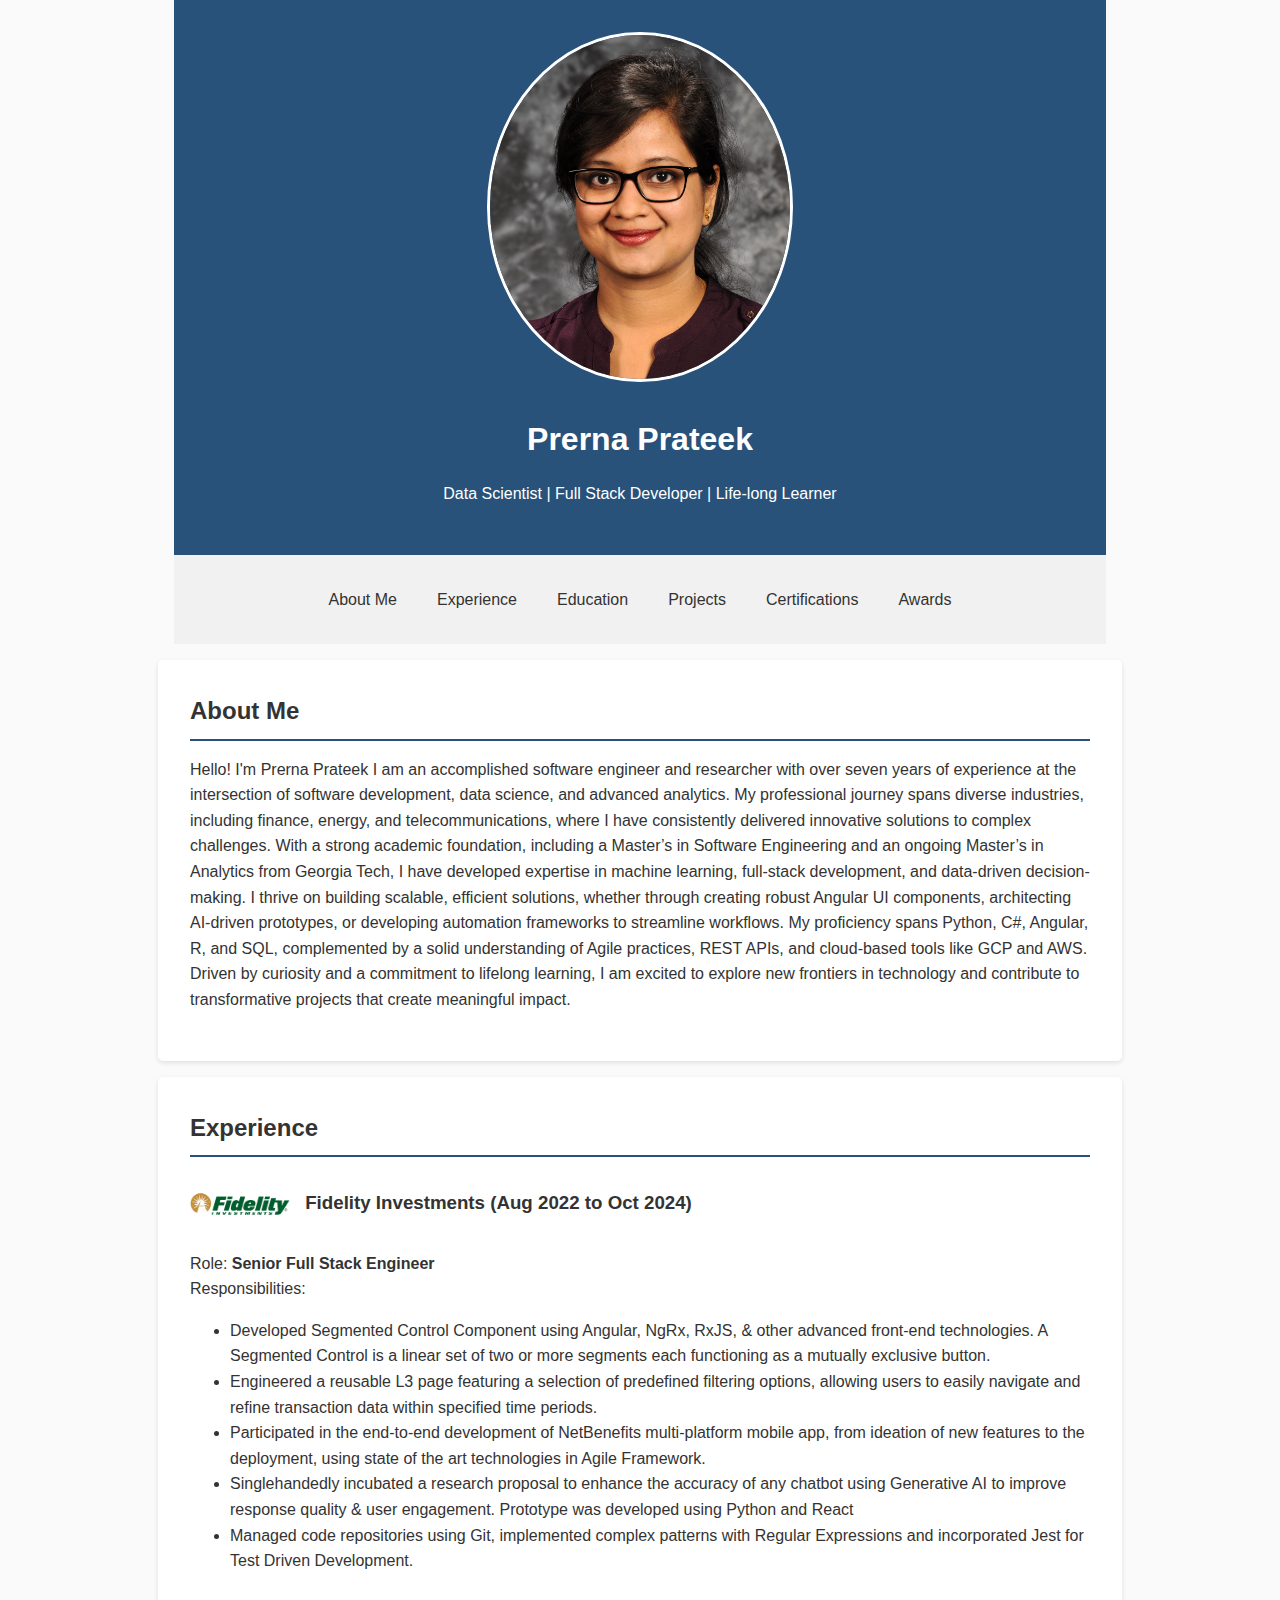
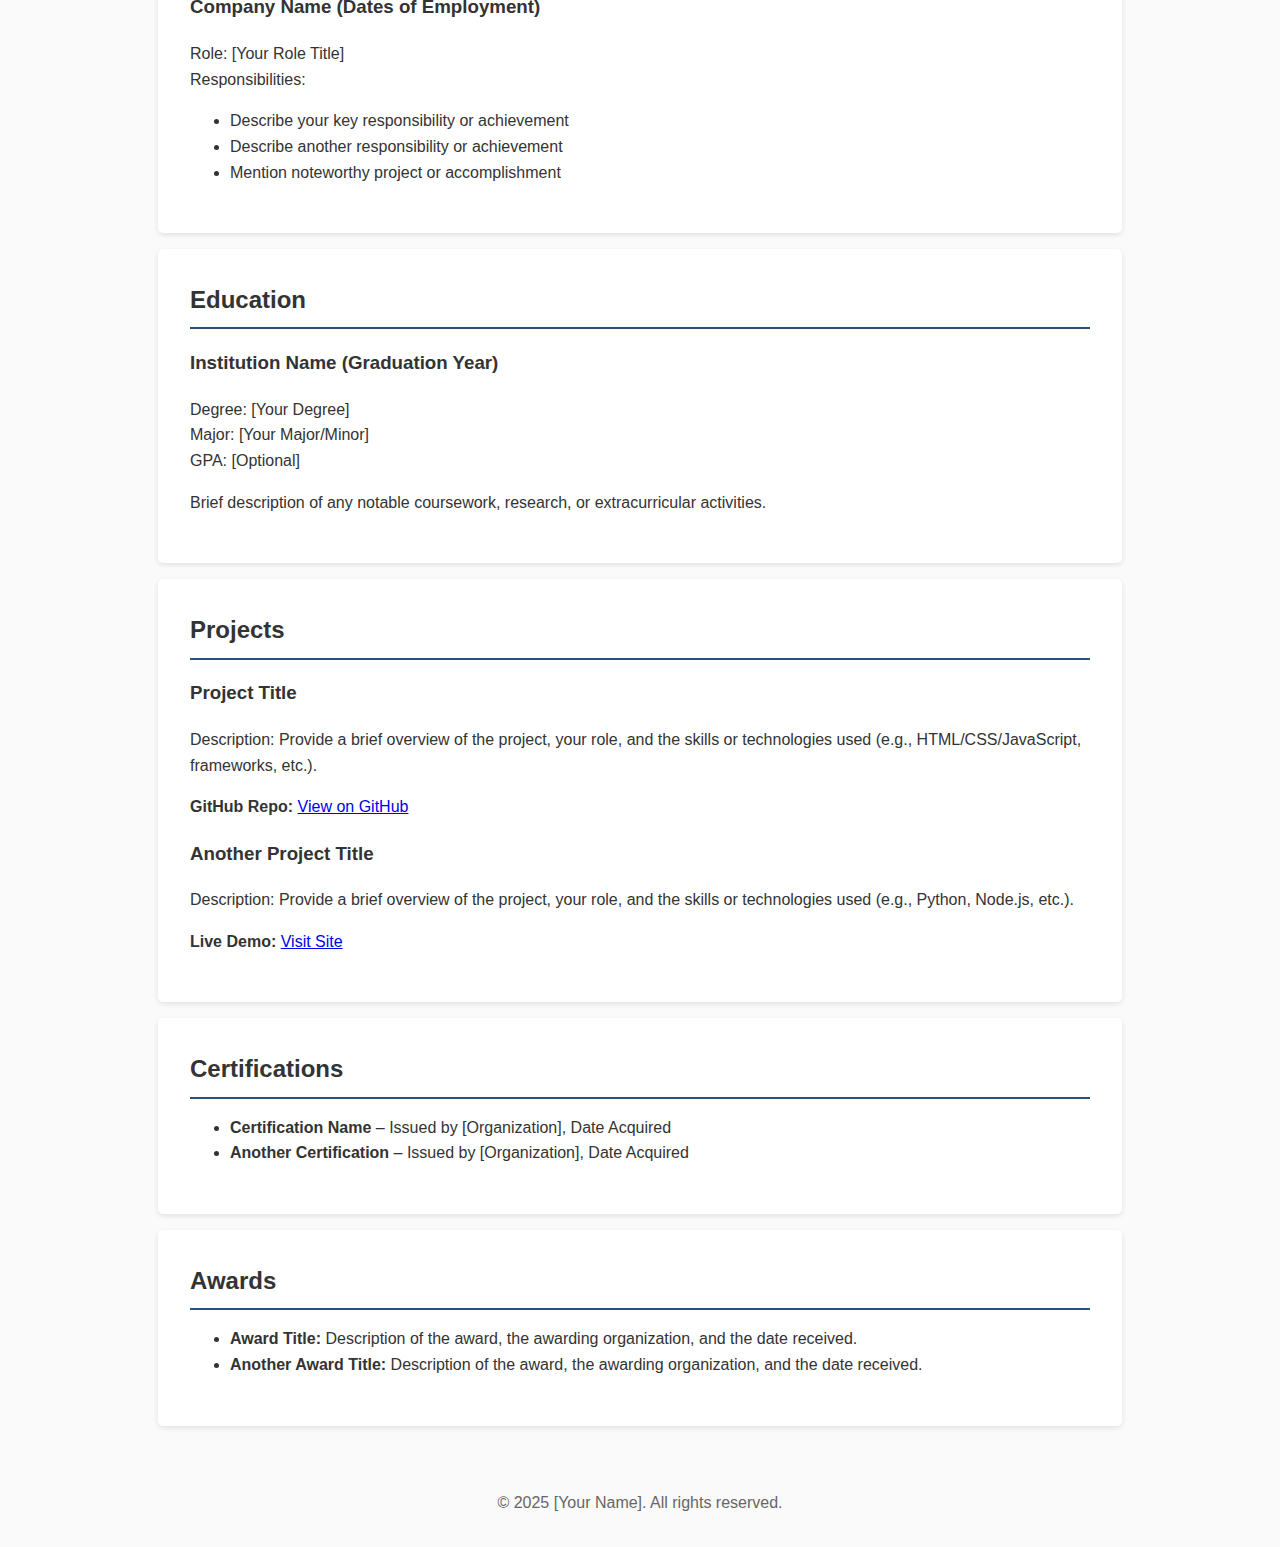
==== index.html @ 25dd8f89 "Fidelity Details added" ====
<!DOCTYPE html>
<html lang="en">
<head>
  <meta charset="UTF-8" />
  <meta name="viewport" content="width=device-width, initial-scale=1.0"/>
  <title>Prerna Prateek</title>
  <style>
    /* Global styles */
    body {
      font-family: Arial, sans-serif;
      margin: 0;
      padding: 0;
      line-height: 1.6;
      background-color: #fafafa;
      color: #333;
    }
    header, nav, section, footer {
      margin: 0 auto;
      max-width: 900px;
      padding: 1rem;
    }

    /* Header */
    header {
      background-color: #28527a;
      color: #ffffff;
      text-align: center;
      padding: 2rem 1rem;
    }
    header h1 {
      margin: 0.5rem 0 0.25rem 0;
    }

    /* Profile Picture */
    .profile-pic {
      width: 300px;
      height: auto;
      border-radius: 50%;
      object-fit: cover; /* Ensures the image is cropped to fit */
      margin-bottom: 1rem;
      border: 3px solid #ffffff; /* Optional border styling */
    }

    /* Navigation */
    nav {
      display: flex;
      justify-content: center;
      flex-wrap: wrap;
      background-color: #f1f1f1;
      margin-bottom: 1rem;
    }
    nav a {
      text-decoration: none;
      color: #333;
      padding: 0.75rem 1rem;
      margin: 0.25rem;
    }
    nav a:hover {
      background-color: #ddd;
      border-radius: 5px;
    }

    /* Sections */
    section {
      background-color: #ffffff;
      margin-bottom: 1rem;
      padding: 2rem;
      border-radius: 5px;
      box-shadow: 0 2px 5px rgba(0, 0, 0, 0.1);
    }
    section h2 {
      margin-top: 0;
      margin-bottom: 1rem;
      font-size: 1.5rem;
      border-bottom: 2px solid #28527a;
      padding-bottom: 0.5rem;
    }

    /* Footer */
    footer {
      text-align: center;
      margin-top: 2rem;
      color: #666;
    }
  </style>
</head>
<body>

  <!-- Header -->
  <header>
    <!-- Profile Picture (replace 'path/to/your-profile.jpg' with your actual image path) -->
    <img src="images/prerna_profile_pic.JPG" alt="Profile Picture" class="profile-pic" />

    <h1>Prerna Prateek</h1>
    <p> Data Scientist | Full Stack Developer | Life-long Learner</p>
  </header>

  <!-- Navigation -->
  <nav>
    <a href="#about-me">About Me</a>
    <a href="#experience">Experience</a>
    <a href="#education">Education</a>
    <a href="#projects">Projects</a>
    <a href="#certifications">Certifications</a>
    <a href="#awards">Awards</a>
  </nav>

  <!-- About Me -->
  <section id="about-me">
    <h2>About Me</h2>
    <p>
      Hello! I'm Prerna Prateek
      
      I am an accomplished software engineer and researcher with over seven years of experience at the intersection of software development, data science, and advanced analytics. My professional journey spans diverse industries, including finance, energy, and telecommunications, where I have consistently delivered innovative solutions to complex challenges.

      With a strong academic foundation, including a Master’s in Software Engineering and an ongoing Master’s in Analytics from Georgia Tech, I have developed expertise in machine learning, full-stack development, and data-driven decision-making. 

      I thrive on building scalable, efficient solutions, whether through creating robust Angular UI components, architecting AI-driven prototypes, or developing automation frameworks to streamline workflows. My proficiency spans Python, C#, Angular, R, and SQL, complemented by a solid understanding of Agile practices, REST APIs, and cloud-based tools like GCP and AWS.
      
      Driven by curiosity and a commitment to lifelong learning, I am excited to explore new frontiers in technology and contribute to transformative projects that create meaningful impact.
    </p>
  </section>

  <!-- Experience -->
  <section id="experience">
    <h2>Experience</h2>
    <h3>
      <img src="images/Fidelity-Logo.png" alt="Fidelity Logo" style="width: 100px; height: auto; vertical-align: middle; margin-right: 10px;">
      Fidelity Investments (Aug 2022 to Oct 2024) </h3>
    <p>
      Role: <b>Senior Full Stack Engineer</b><br>
      Responsibilities:
    </p>
    <ul>
      <li>Developed Segmented Control Component using Angular, NgRx, RxJS, & other advanced front-end technologies. A Segmented Control is a linear set of two or more segments each functioning as a mutually exclusive button.</li>
      <li>Engineered a reusable L3 page featuring a selection of predefined filtering options, allowing users to easily navigate and refine transaction data within specified time periods.</li>
      <li>Participated in the end-to-end development of NetBenefits multi-platform mobile app, from ideation of new features to the deployment, using state of the art technologies in Agile Framework.</li>
      <li>Singlehandedly incubated a research proposal to enhance the accuracy of any chatbot using Generative AI to improve response quality & user engagement. Prototype was developed using Python and React </li>
      <li>Managed code repositories using Git, implemented complex patterns with Regular Expressions and incorporated Jest for Test Driven Development.</li>
    </ul>

    <h3>Company Name (Dates of Employment)</h3>
    <p>
      Role: [Your Role Title]<br>
      Responsibilities:
    </p>
    <ul>
      <li>Describe your key responsibility or achievement</li>
      <li>Describe another responsibility or achievement</li>
      <li>Mention noteworthy project or accomplishment</li>
    </ul>
  </section>

  <!-- Education -->
  <section id="education">
    <h2>Education</h2>
    <h3>Institution Name (Graduation Year)</h3>
    <p>
      Degree: [Your Degree]<br>
      Major: [Your Major/Minor]<br>
      GPA: [Optional]
    </p>
    <p>
      Brief description of any notable coursework, research, or extracurricular activities.
    </p>
  </section>

  <!-- Projects -->
  <section id="projects">
    <h2>Projects</h2>
    <article>
      <h3>Project Title</h3>
      <p>
        Description: Provide a brief overview of the project, your role, 
        and the skills or technologies used (e.g., HTML/CSS/JavaScript, frameworks, etc.).
      </p>
      <p>
        <strong>GitHub Repo:</strong> 
        <a href="https://github.com/yourusername/yourproject" target="_blank">View on GitHub</a>
      </p>
    </article>

    <article>
      <h3>Another Project Title</h3>
      <p>
        Description: Provide a brief overview of the project, your role, 
        and the skills or technologies used (e.g., Python, Node.js, etc.).
      </p>
      <p>
        <strong>Live Demo:</strong> 
        <a href="https://yourprojectdemo.com" target="_blank">Visit Site</a>
      </p>
    </article>
  </section>

  <!-- Certifications -->
  <section id="certifications">
    <h2>Certifications</h2>
    <ul>
      <li>
        <strong>Certification Name</strong> – Issued by [Organization], Date Acquired
      </li>
      <li>
        <strong>Another Certification</strong> – Issued by [Organization], Date Acquired
      </li>
    </ul>
  </section>

    <!-- Awards -->
    <section id="awards">
      <h2>Awards</h2>
      <ul>
        <li>
          <strong>Award Title:</strong> 
          Description of the award, the awarding organization, and the date received.
        </li>
        <li>
          <strong>Another Award Title:</strong> 
          Description of the award, the awarding organization, and the date received.
        </li>
      </ul>
    </section>

  <!-- Footer -->
  <footer>
    <p>&copy; 2025 [Your Name]. All rights reserved.</p>
  </footer>

</body>
</html>
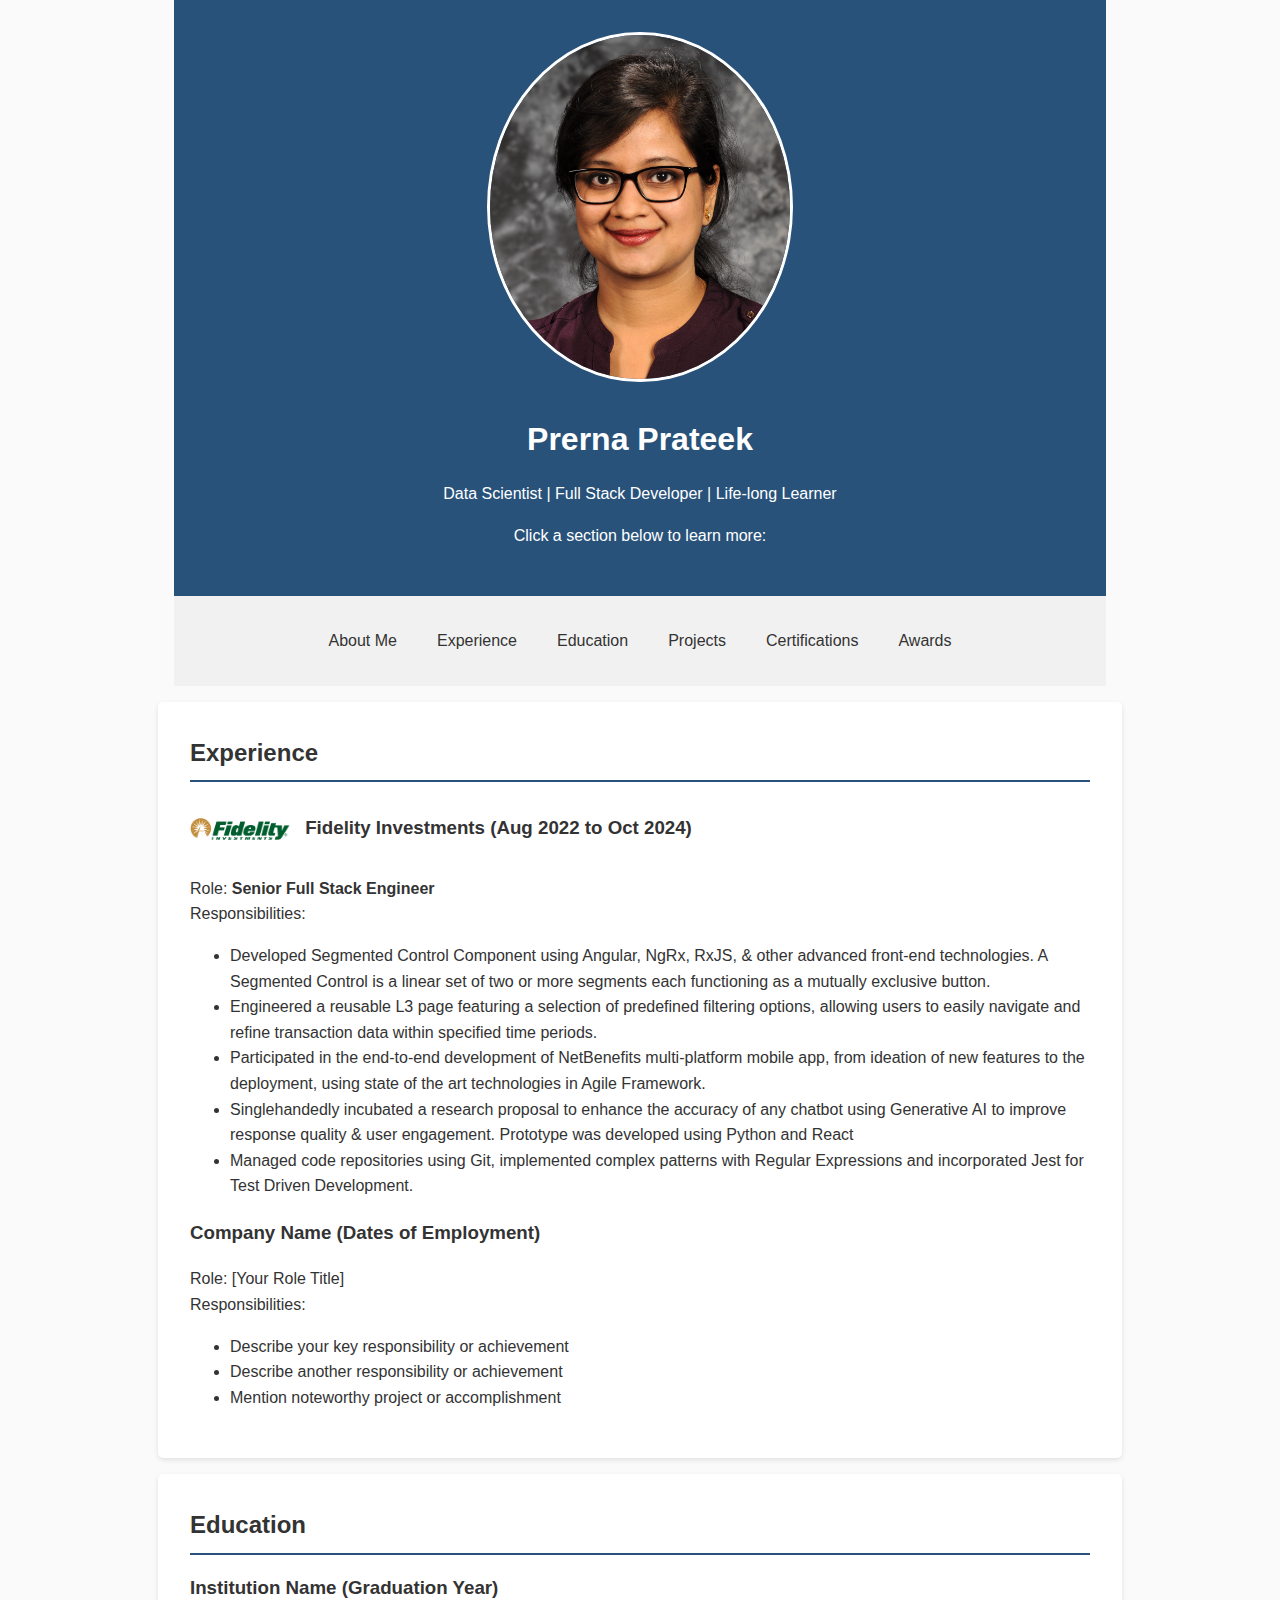
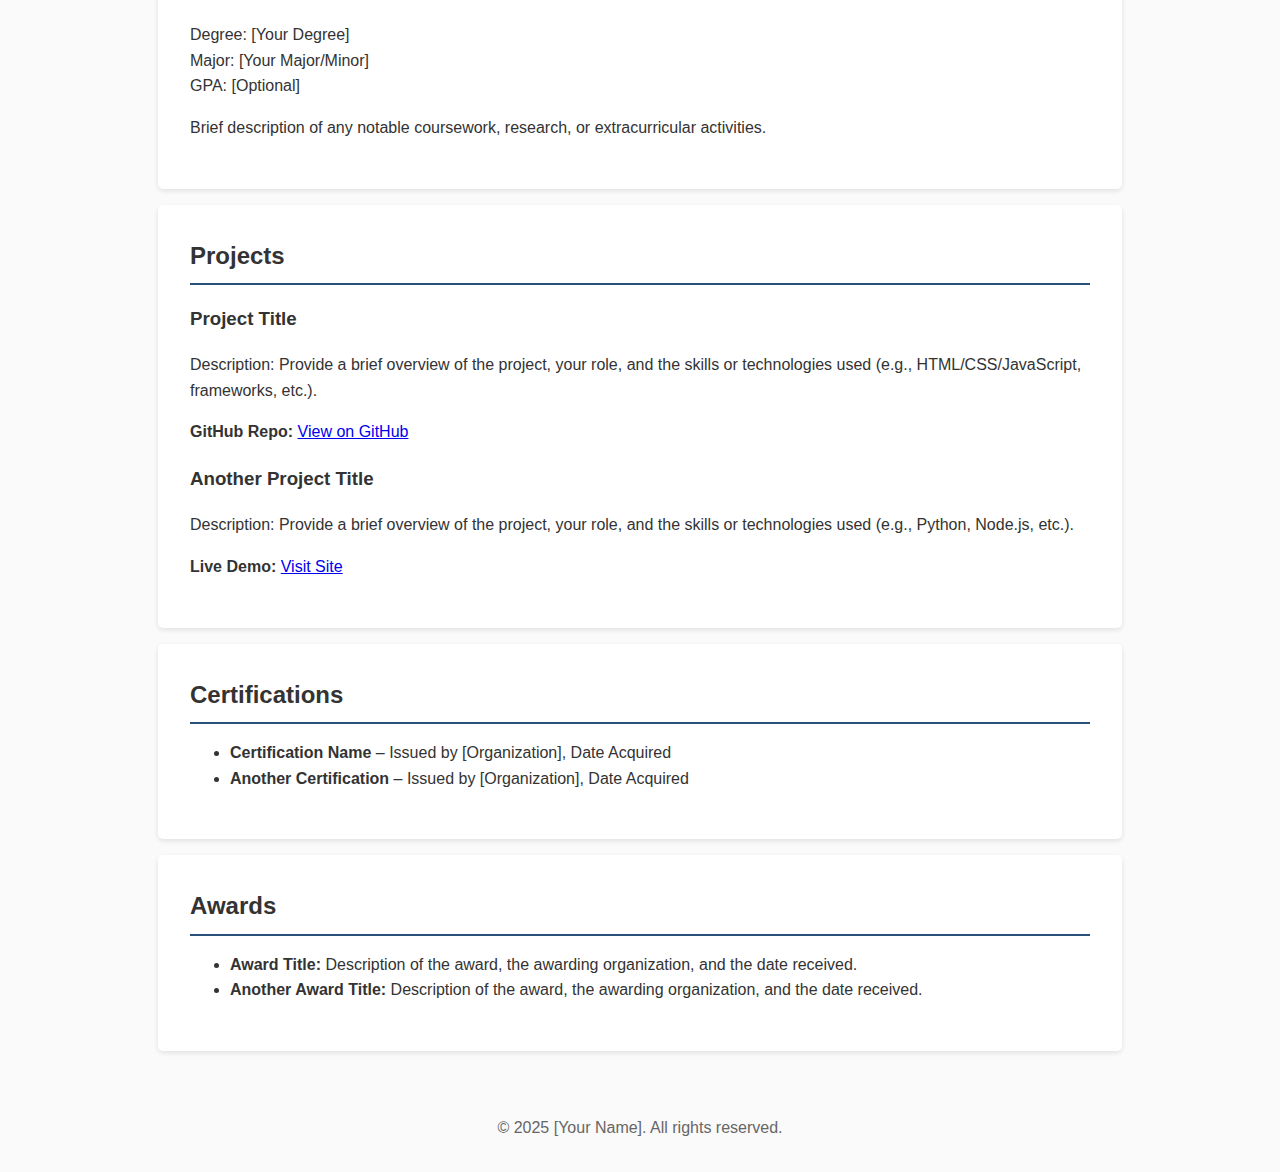
==== commit 8c4101b0: "modal and fidelity content has been added" ====
--- a/index.html
+++ b/index.html
@@ -57,8 +57,42 @@
     }
     nav a:hover {
       background-color: #ddd;
+      cursor: pointer;
       border-radius: 5px;
     }
+
+     /* Modal Styles */
+   .modal {
+      display: none; /* Hidden by default */
+      position: fixed;
+      z-index: 1000;
+      left: 0;
+      top: 0;
+      width: 100%;
+      height: 100%;
+      background-color: rgba(0, 0, 0, 0.5);
+    }
+   .modal-content {
+      background-color: #fff;
+      margin: 15% auto;
+      padding: 20px;
+      width: 80%;
+      max-width: 600px;
+      border-radius: 8px;
+      box-shadow: 0 2px 10px rgba(0, 0, 0, 0.2);
+   }
+   .close {
+      color: #aaa;
+      float: right;
+      font-size: 28px;
+      font-weight: bold;
+      cursor: pointer;
+   }
+   .close:hover,
+   .close:focus {
+      color: black;
+      text-decoration: none;
+   }
 
     /* Sections */
     section {
@@ -93,11 +127,12 @@
 
     <h1>Prerna Prateek</h1>
     <p> Data Scientist | Full Stack Developer | Life-long Learner</p>
+    <p>Click a section below to learn more:</p>
   </header>
 
   <!-- Navigation -->
   <nav>
-    <a href="#about-me">About Me</a>
+    <a href="#about-me" onclick="openModal('about-me-modal')">About Me</a>
     <a href="#experience">Experience</a>
     <a href="#education">Education</a>
     <a href="#projects">Projects</a>
@@ -105,23 +140,28 @@
     <a href="#awards">Awards</a>
   </nav>
 
-  <!-- About Me -->
-  <section id="about-me">
-    <h2>About Me</h2>
-    <p>
-      Hello! I'm Prerna Prateek
+
+  <!-- Modals -->
+    <!-- About Me -->
+    <div id="about-me-modal" class="modal">
+      <div class="modal-content">
+        <span class="close" onclick="closeModal('about-me-modal')">&times;</span>
+        <h2>About Me</h2>
+        <p>Hello! I'm Prerna Prateek
       
-      I am an accomplished software engineer and researcher with over seven years of experience at the intersection of software development, data science, and advanced analytics. My professional journey spans diverse industries, including finance, energy, and telecommunications, where I have consistently delivered innovative solutions to complex challenges.
-
-      With a strong academic foundation, including a Master’s in Software Engineering and an ongoing Master’s in Analytics from Georgia Tech, I have developed expertise in machine learning, full-stack development, and data-driven decision-making. 
-
-      I thrive on building scalable, efficient solutions, whether through creating robust Angular UI components, architecting AI-driven prototypes, or developing automation frameworks to streamline workflows. My proficiency spans Python, C#, Angular, R, and SQL, complemented by a solid understanding of Agile practices, REST APIs, and cloud-based tools like GCP and AWS.
-      
-      Driven by curiosity and a commitment to lifelong learning, I am excited to explore new frontiers in technology and contribute to transformative projects that create meaningful impact.
-    </p>
-  </section>
+            I am an accomplished software engineer and researcher with over seven years of experience at the intersection of software development, data science, and advanced analytics. My professional journey spans diverse industries, including finance, energy, and telecommunications, where I have consistently delivered innovative solutions to complex challenges.
+
+            With a strong academic foundation, including a Master’s in Software Engineering and an ongoing Master’s in Analytics from Georgia Tech, I have developed expertise in machine learning, full-stack development, and data-driven decision-making. 
+
+            I thrive on building scalable, efficient solutions, whether through creating robust Angular UI components, architecting AI-driven prototypes, or developing automation frameworks to streamline workflows. My proficiency spans Python, C#, Angular, R, and SQL, complemented by a solid understanding of Agile practices, REST APIs, and cloud-based tools like GCP and AWS.
+    
+            Driven by curiosity and a commitment to lifelong learning, I am excited to explore new frontiers in technology and contribute to transformative projects that create meaningful impact.</p>
+      </div>
+    </div>
 
   <!-- Experience -->
+
+
   <section id="experience">
     <h2>Experience</h2>
     <h3>
@@ -225,6 +265,25 @@
   <footer>
     <p>&copy; 2025 [Your Name]. All rights reserved.</p>
   </footer>
-
+  <!-- Scripts -->
+  <script>
+    function openModal(modalId) {
+      document.getElementById(modalId).style.display = 'block';
+    }
+
+    function closeModal(modalId) {
+      document.getElementById(modalId).style.display = 'none';
+    }
+
+    // Close modal on click outside
+    window.onclick = function(event) {
+      const modals = document.querySelectorAll('.modal');
+      modals.forEach((modal) => {
+        if (event.target === modal) {
+          modal.style.display = 'none';
+        }
+      });
+    };
+  </script>
 </body>
 </html>
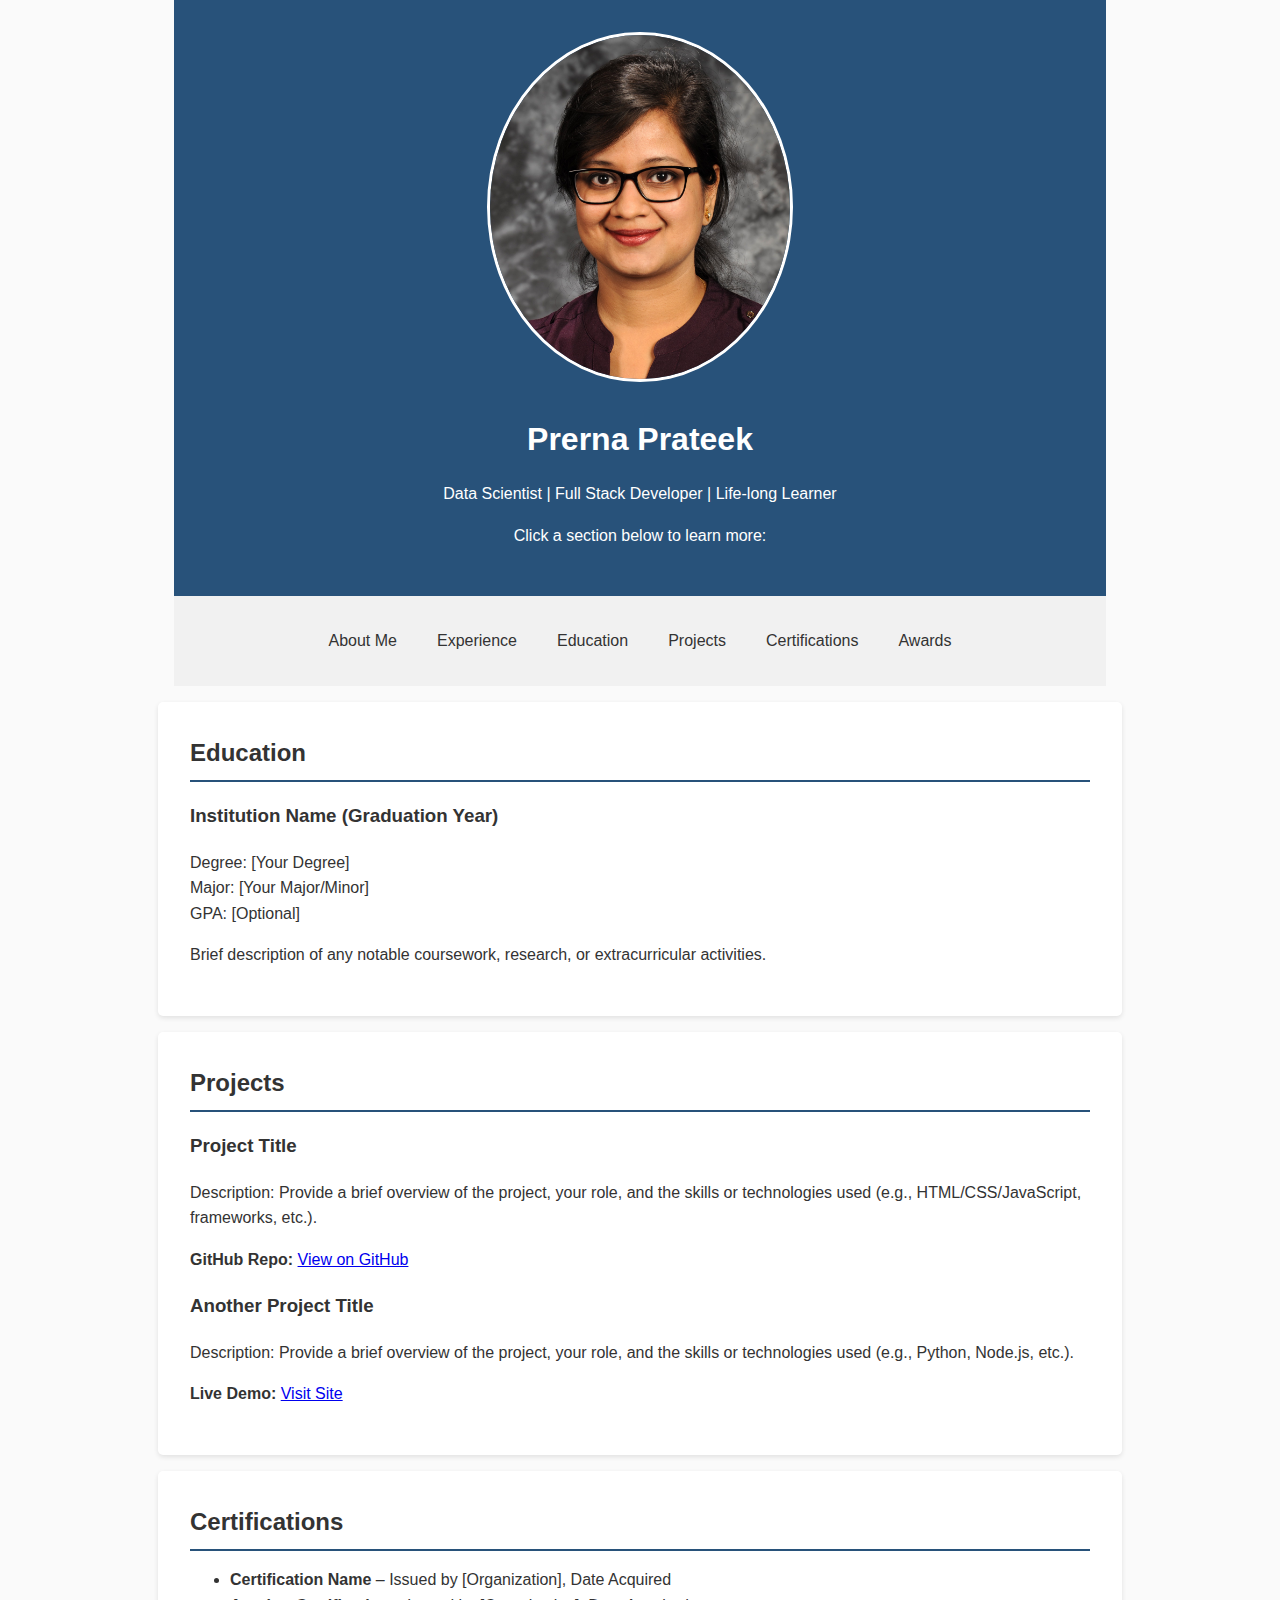
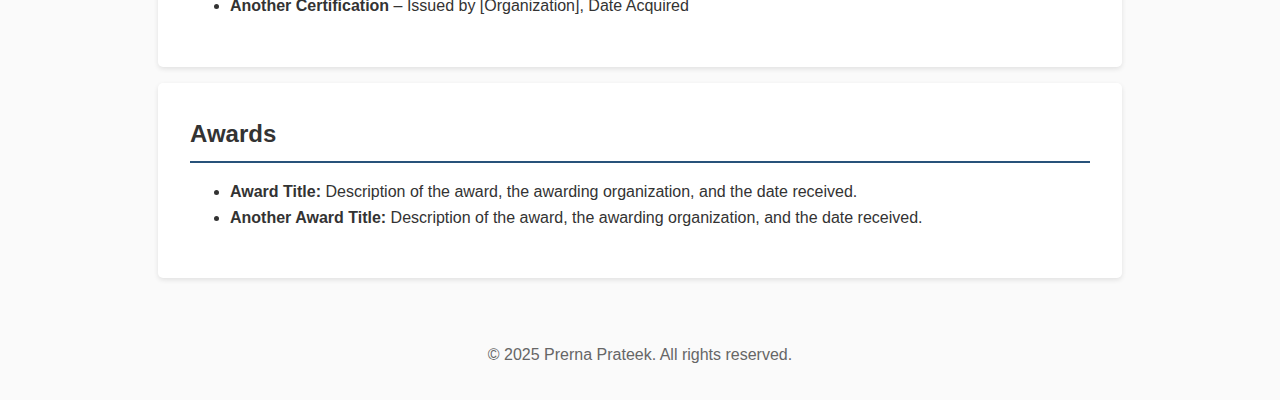
==== commit 7b354200: "experience moved to new page" ====
--- a/index.html
+++ b/index.html
@@ -133,7 +133,7 @@
   <!-- Navigation -->
   <nav>
     <a href="#about-me" onclick="openModal('about-me-modal')">About Me</a>
-    <a href="#experience">Experience</a>
+    <a href="experience.html">Experience</a>
     <a href="#education">Education</a>
     <a href="#projects">Projects</a>
     <a href="#certifications">Certifications</a>
@@ -158,38 +158,6 @@
             Driven by curiosity and a commitment to lifelong learning, I am excited to explore new frontiers in technology and contribute to transformative projects that create meaningful impact.</p>
       </div>
     </div>
-
-  <!-- Experience -->
-
-
-  <section id="experience">
-    <h2>Experience</h2>
-    <h3>
-      <img src="images/Fidelity-Logo.png" alt="Fidelity Logo" style="width: 100px; height: auto; vertical-align: middle; margin-right: 10px;">
-      Fidelity Investments (Aug 2022 to Oct 2024) </h3>
-    <p>
-      Role: <b>Senior Full Stack Engineer</b><br>
-      Responsibilities:
-    </p>
-    <ul>
-      <li>Developed Segmented Control Component using Angular, NgRx, RxJS, & other advanced front-end technologies. A Segmented Control is a linear set of two or more segments each functioning as a mutually exclusive button.</li>
-      <li>Engineered a reusable L3 page featuring a selection of predefined filtering options, allowing users to easily navigate and refine transaction data within specified time periods.</li>
-      <li>Participated in the end-to-end development of NetBenefits multi-platform mobile app, from ideation of new features to the deployment, using state of the art technologies in Agile Framework.</li>
-      <li>Singlehandedly incubated a research proposal to enhance the accuracy of any chatbot using Generative AI to improve response quality & user engagement. Prototype was developed using Python and React </li>
-      <li>Managed code repositories using Git, implemented complex patterns with Regular Expressions and incorporated Jest for Test Driven Development.</li>
-    </ul>
-
-    <h3>Company Name (Dates of Employment)</h3>
-    <p>
-      Role: [Your Role Title]<br>
-      Responsibilities:
-    </p>
-    <ul>
-      <li>Describe your key responsibility or achievement</li>
-      <li>Describe another responsibility or achievement</li>
-      <li>Mention noteworthy project or accomplishment</li>
-    </ul>
-  </section>
 
   <!-- Education -->
   <section id="education">
@@ -263,7 +231,7 @@
 
   <!-- Footer -->
   <footer>
-    <p>&copy; 2025 [Your Name]. All rights reserved.</p>
+    <p>&copy; 2025 Prerna Prateek. All rights reserved.</p>
   </footer>
   <!-- Scripts -->
   <script>
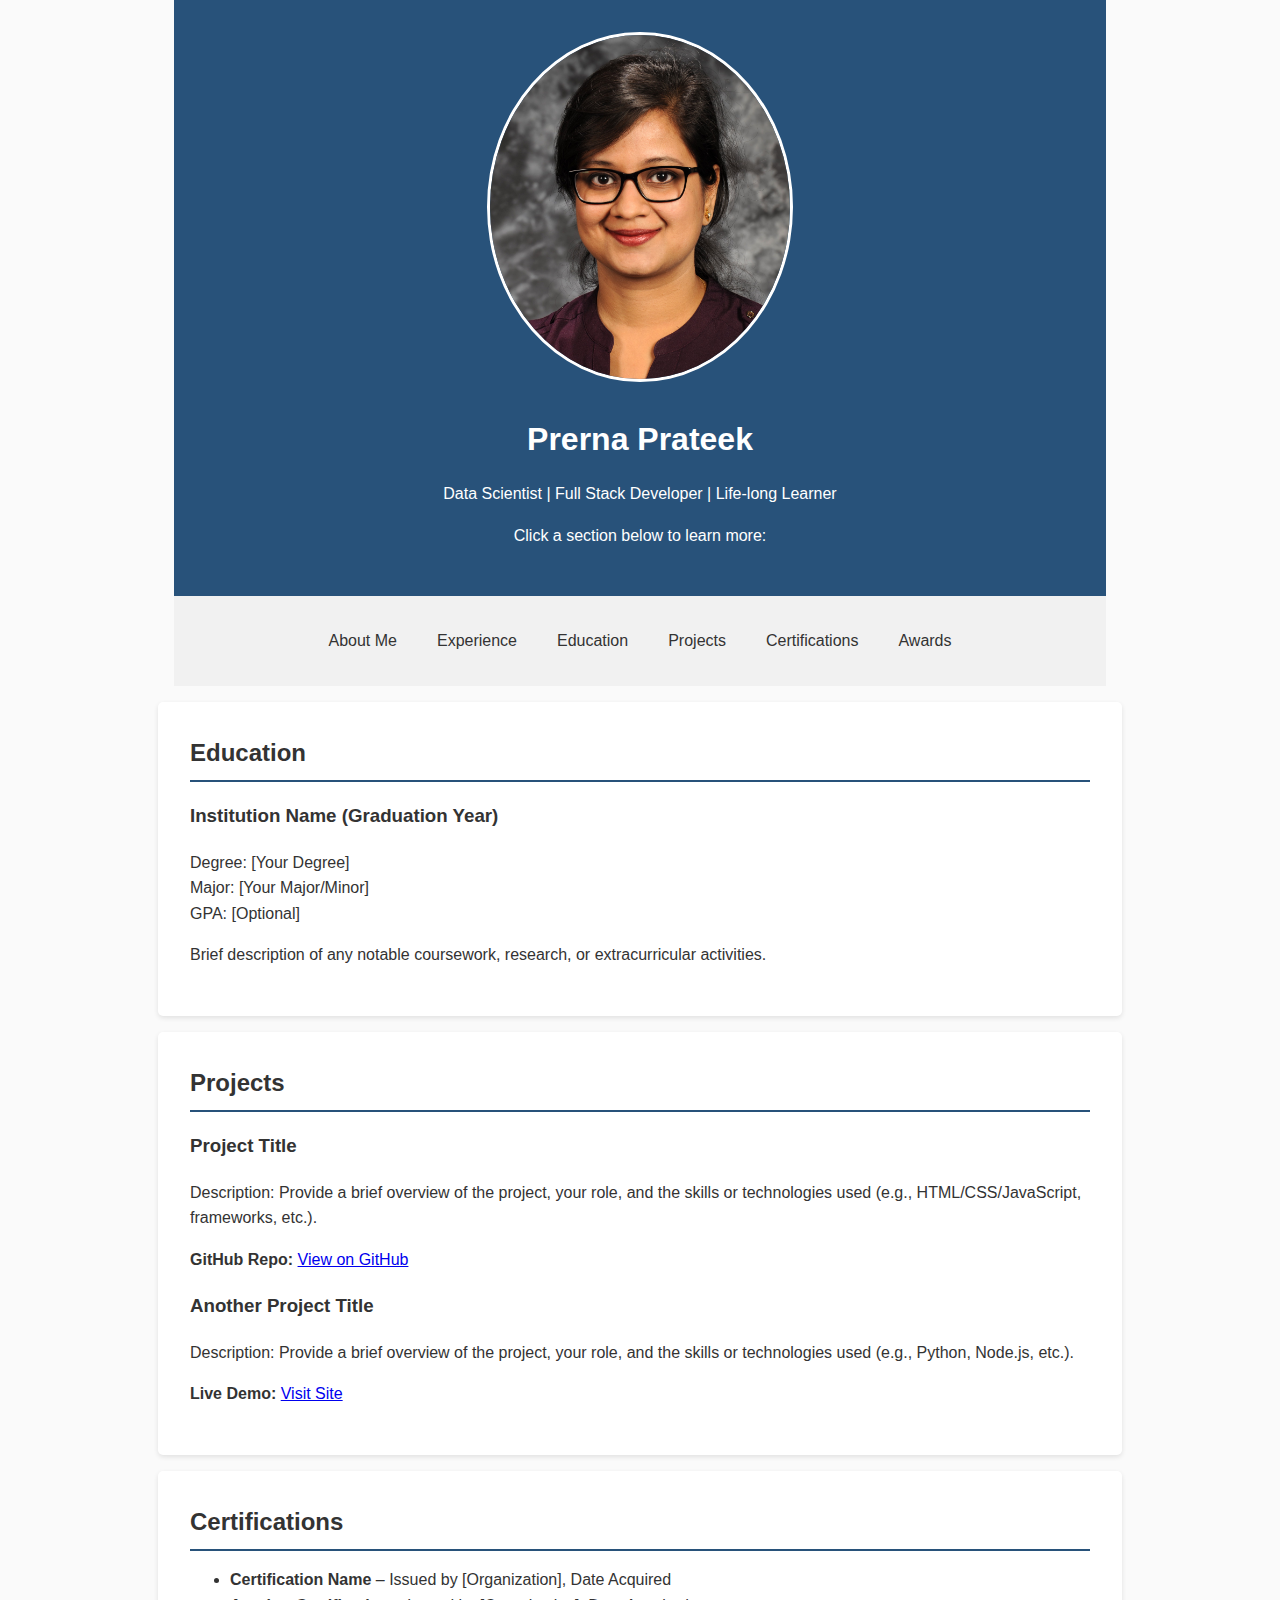
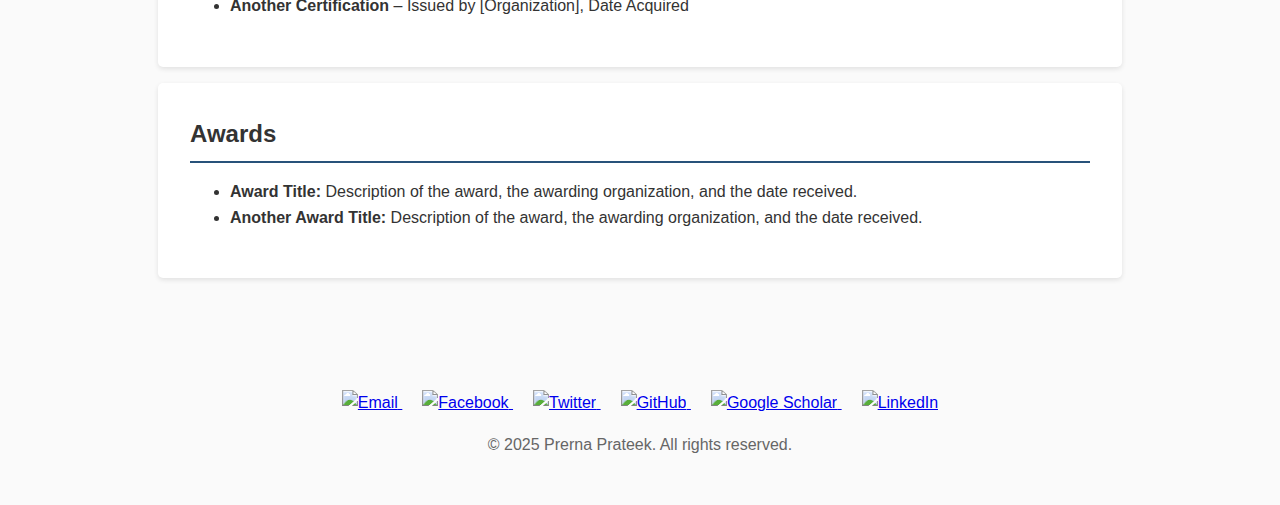
==== commit 9475d13c: "footer is put in a reusabale page" ====
--- a/index.html
+++ b/index.html
@@ -231,7 +231,7 @@
 
   <!-- Footer -->
   <footer>
-    <p>&copy; 2025 Prerna Prateek. All rights reserved.</p>
+    <div id="footer-container"></div>
   </footer>
   <!-- Scripts -->
   <script>
@@ -253,5 +253,13 @@
       });
     };
   </script>
+  <script>
+    fetch('footer.html')
+      .then(response => response.text())
+      .then(data => {
+        document.getElementById('footer-container').innerHTML = data;
+      })
+      .catch(error => console.error('Error loading footer:', error));
+  </script>
 </body>
 </html>
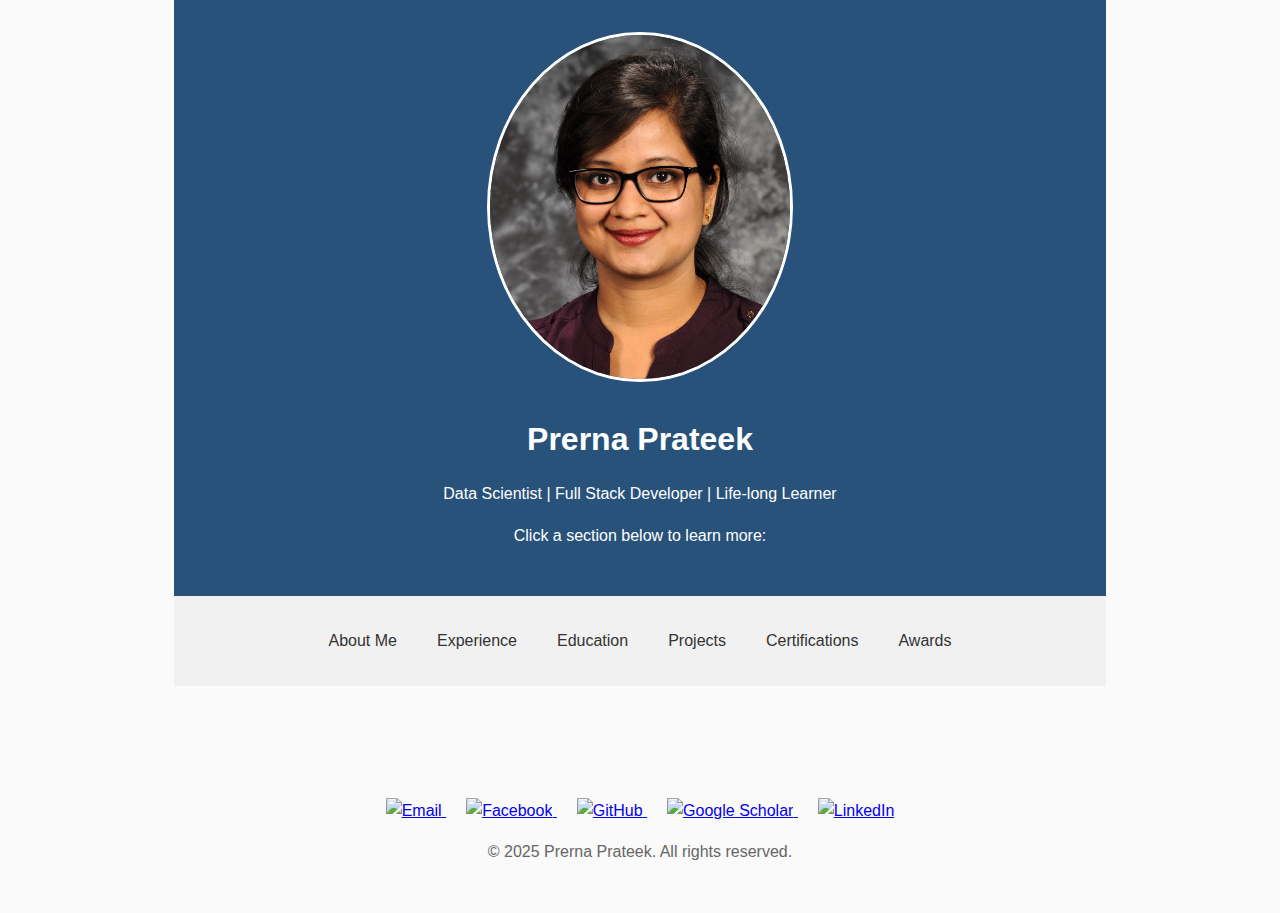
==== commit 898663f3: "put content in separate pages" ====
--- a/index.html
+++ b/index.html
@@ -134,10 +134,10 @@
   <nav>
     <a href="#about-me" onclick="openModal('about-me-modal')">About Me</a>
     <a href="experience.html">Experience</a>
-    <a href="#education">Education</a>
-    <a href="#projects">Projects</a>
-    <a href="#certifications">Certifications</a>
-    <a href="#awards">Awards</a>
+    <a href="education.html">Education</a>
+    <a href="projects.html">Projects</a>
+    <a href="certifications.html">Certifications</a>
+    <a href="awards.html">Awards</a>
   </nav>
 
 
@@ -158,76 +158,6 @@
             Driven by curiosity and a commitment to lifelong learning, I am excited to explore new frontiers in technology and contribute to transformative projects that create meaningful impact.</p>
       </div>
     </div>
-
-  <!-- Education -->
-  <section id="education">
-    <h2>Education</h2>
-    <h3>Institution Name (Graduation Year)</h3>
-    <p>
-      Degree: [Your Degree]<br>
-      Major: [Your Major/Minor]<br>
-      GPA: [Optional]
-    </p>
-    <p>
-      Brief description of any notable coursework, research, or extracurricular activities.
-    </p>
-  </section>
-
-  <!-- Projects -->
-  <section id="projects">
-    <h2>Projects</h2>
-    <article>
-      <h3>Project Title</h3>
-      <p>
-        Description: Provide a brief overview of the project, your role, 
-        and the skills or technologies used (e.g., HTML/CSS/JavaScript, frameworks, etc.).
-      </p>
-      <p>
-        <strong>GitHub Repo:</strong> 
-        <a href="https://github.com/yourusername/yourproject" target="_blank">View on GitHub</a>
-      </p>
-    </article>
-
-    <article>
-      <h3>Another Project Title</h3>
-      <p>
-        Description: Provide a brief overview of the project, your role, 
-        and the skills or technologies used (e.g., Python, Node.js, etc.).
-      </p>
-      <p>
-        <strong>Live Demo:</strong> 
-        <a href="https://yourprojectdemo.com" target="_blank">Visit Site</a>
-      </p>
-    </article>
-  </section>
-
-  <!-- Certifications -->
-  <section id="certifications">
-    <h2>Certifications</h2>
-    <ul>
-      <li>
-        <strong>Certification Name</strong> – Issued by [Organization], Date Acquired
-      </li>
-      <li>
-        <strong>Another Certification</strong> – Issued by [Organization], Date Acquired
-      </li>
-    </ul>
-  </section>
-
-    <!-- Awards -->
-    <section id="awards">
-      <h2>Awards</h2>
-      <ul>
-        <li>
-          <strong>Award Title:</strong> 
-          Description of the award, the awarding organization, and the date received.
-        </li>
-        <li>
-          <strong>Another Award Title:</strong> 
-          Description of the award, the awarding organization, and the date received.
-        </li>
-      </ul>
-    </section>
 
   <!-- Footer -->
   <footer>
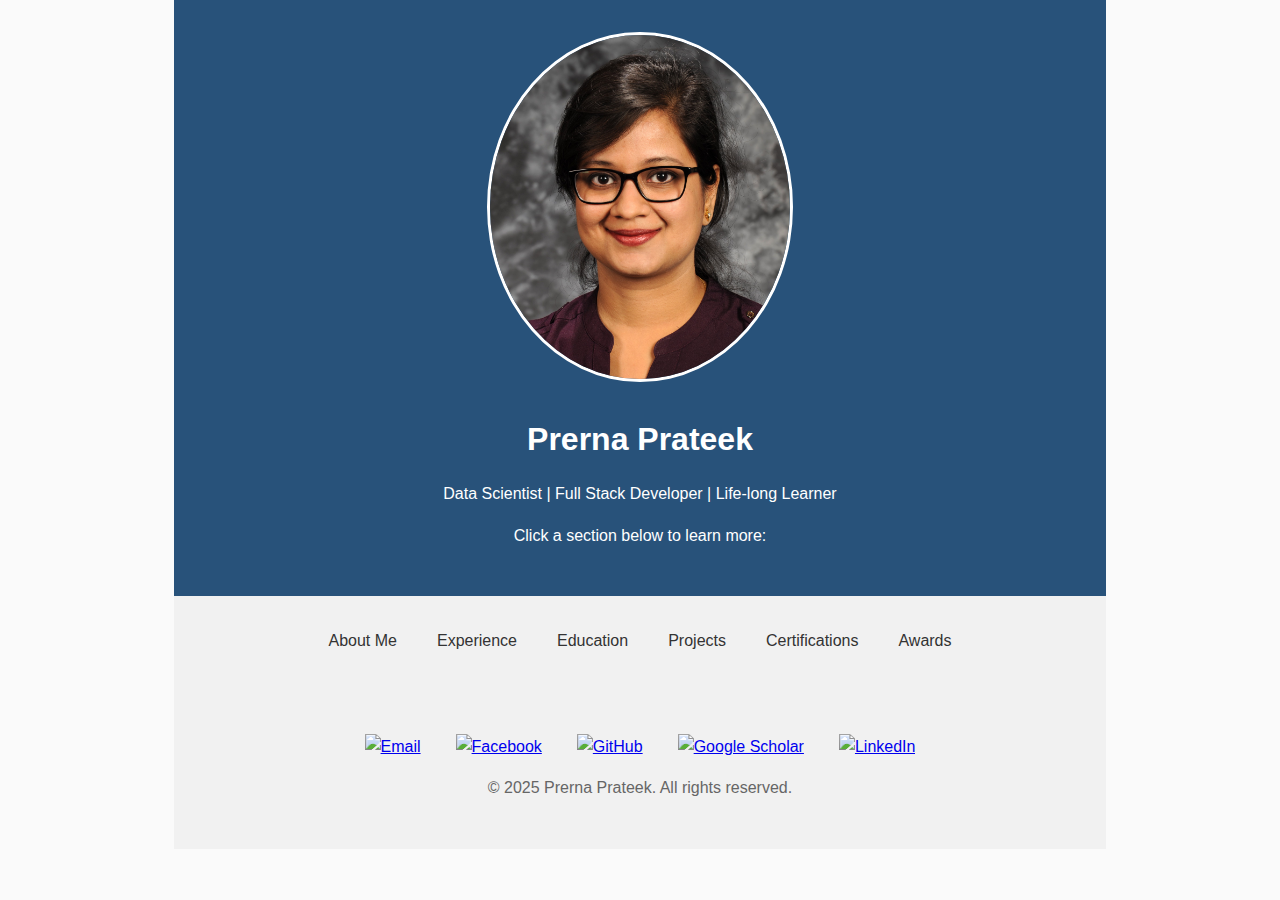
==== commit a147fd04: "rendering platform for multiple device is fixed" ====
--- a/index.html
+++ b/index.html
@@ -47,7 +47,7 @@
       justify-content: center;
       flex-wrap: wrap;
       background-color: #f1f1f1;
-      margin-bottom: 1rem;
+      /* margin-bottom: 1rem; */
     }
     nav a {
       text-decoration: none;
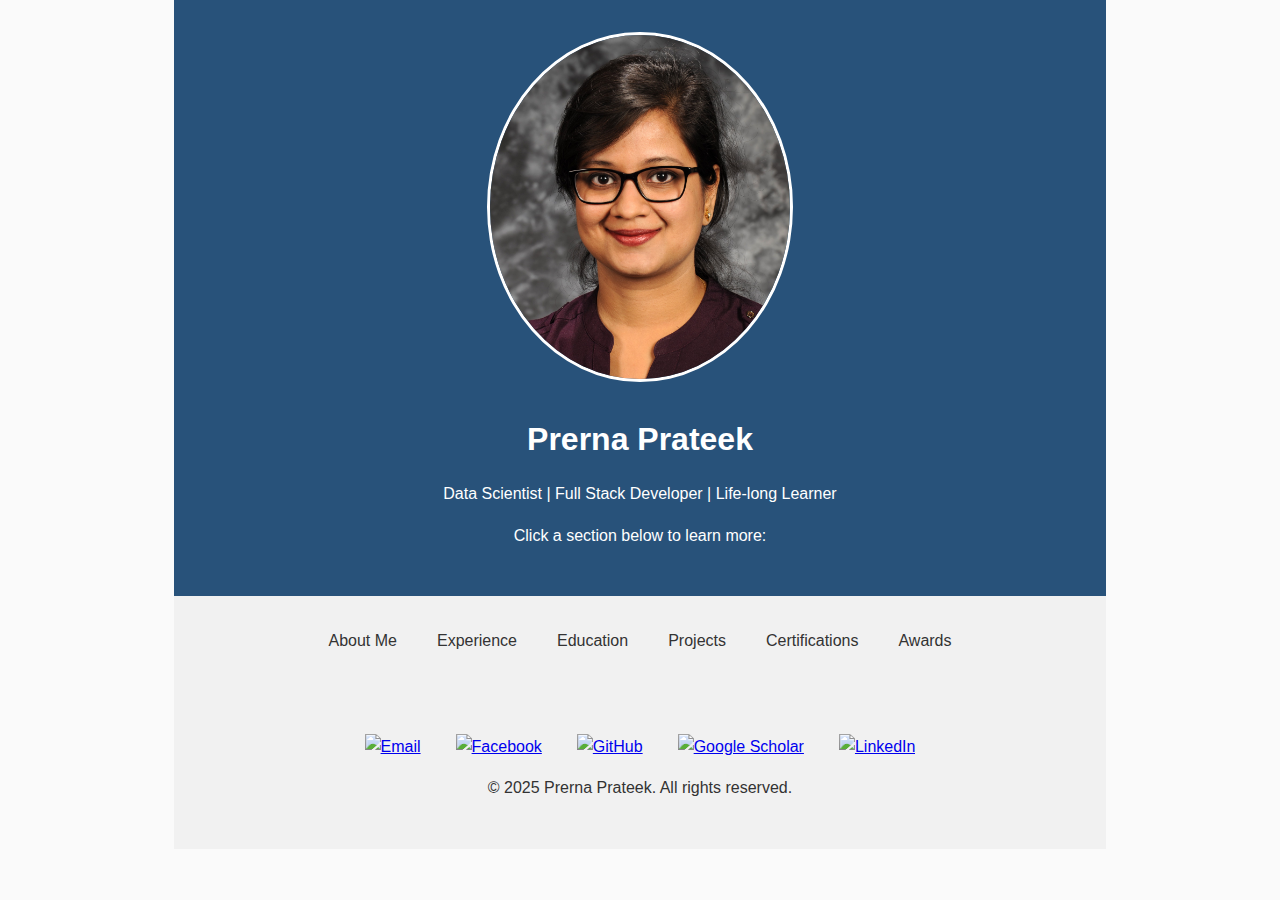
==== commit a62fa684: "Jobs added and misc" ====
--- a/index.html
+++ b/index.html
@@ -70,6 +70,7 @@
       top: 0;
       width: 100%;
       height: 100%;
+      overflow: auto; /* Enable scroll if needed */
       background-color: rgba(0, 0, 0, 0.5);
     }
    .modal-content {
@@ -79,6 +80,7 @@
       width: 80%;
       max-width: 600px;
       border-radius: 8px;
+      overflow-y: auto; /* Add vertical scrolling if content exceeds max-height */
       box-shadow: 0 2px 10px rgba(0, 0, 0, 0.2);
    }
    .close {
@@ -109,6 +111,14 @@
       border-bottom: 2px solid #28527a;
       padding-bottom: 0.5rem;
     }
+    @media (max-width: 600px) {
+      .wrap-content {
+        font-size: 14px;
+      }
+      @media (max-width: 400px) {
+      .wrap-content {
+        font-size: 12px;
+      }
 
     /* Footer */
     footer {
@@ -126,8 +136,8 @@
     <img src="images/prerna_profile_pic.JPG" alt="Profile Picture" class="profile-pic" />
 
     <h1>Prerna Prateek</h1>
-    <p> Data Scientist | Full Stack Developer | Life-long Learner</p>
-    <p>Click a section below to learn more:</p>
+    <p class="wrap-content"> Data Scientist | Full Stack Developer | Life-long Learner</p>
+    <p class="wrap-content">Click a section below to learn more:</p>
   </header>
 
   <!-- Navigation -->
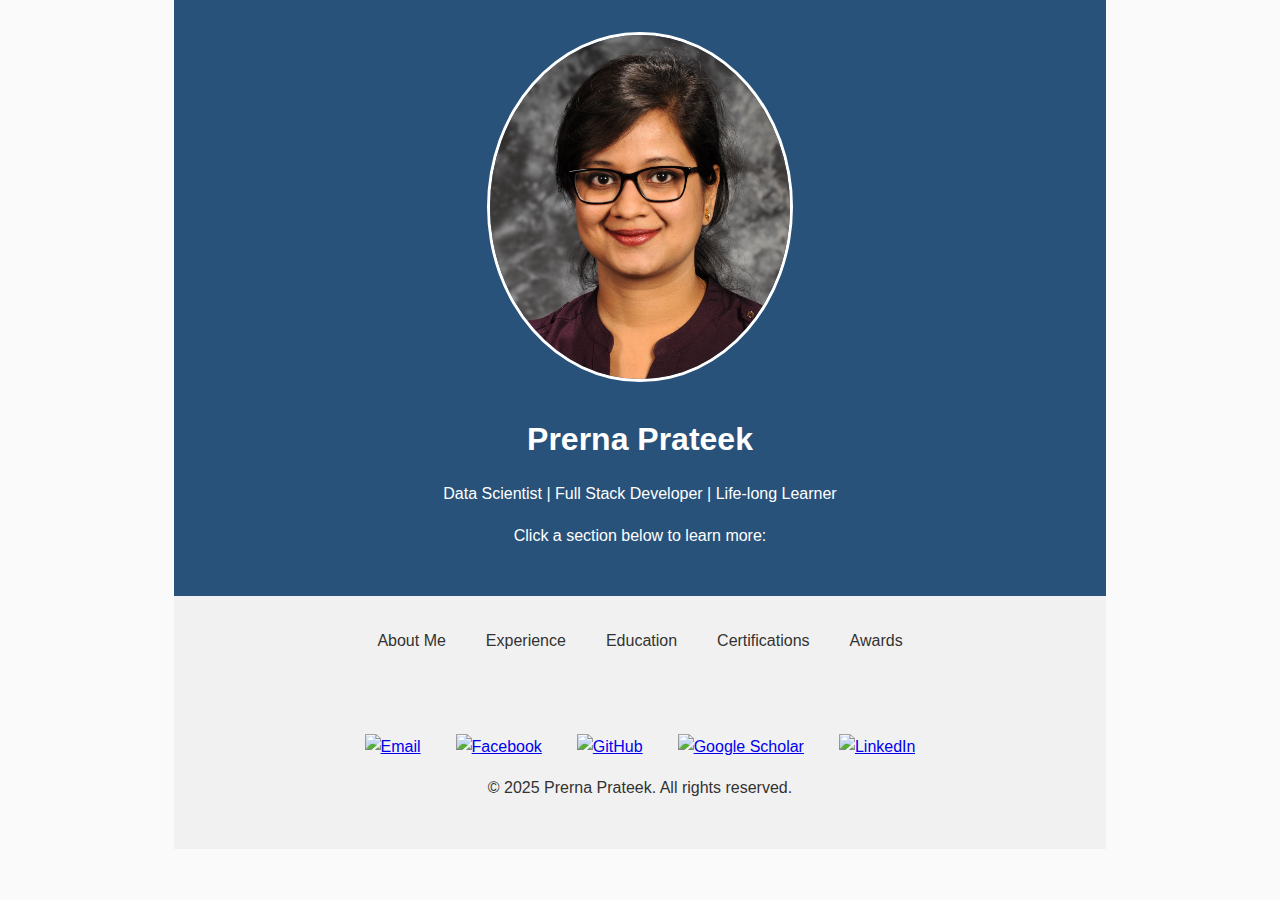
==== commit f7ea98cb: "other sections filled" ====
--- a/index.html
+++ b/index.html
@@ -145,7 +145,6 @@
     <a href="#about-me" onclick="openModal('about-me-modal')">About Me</a>
     <a href="experience.html">Experience</a>
     <a href="education.html">Education</a>
-    <a href="projects.html">Projects</a>
     <a href="certifications.html">Certifications</a>
     <a href="awards.html">Awards</a>
   </nav>
